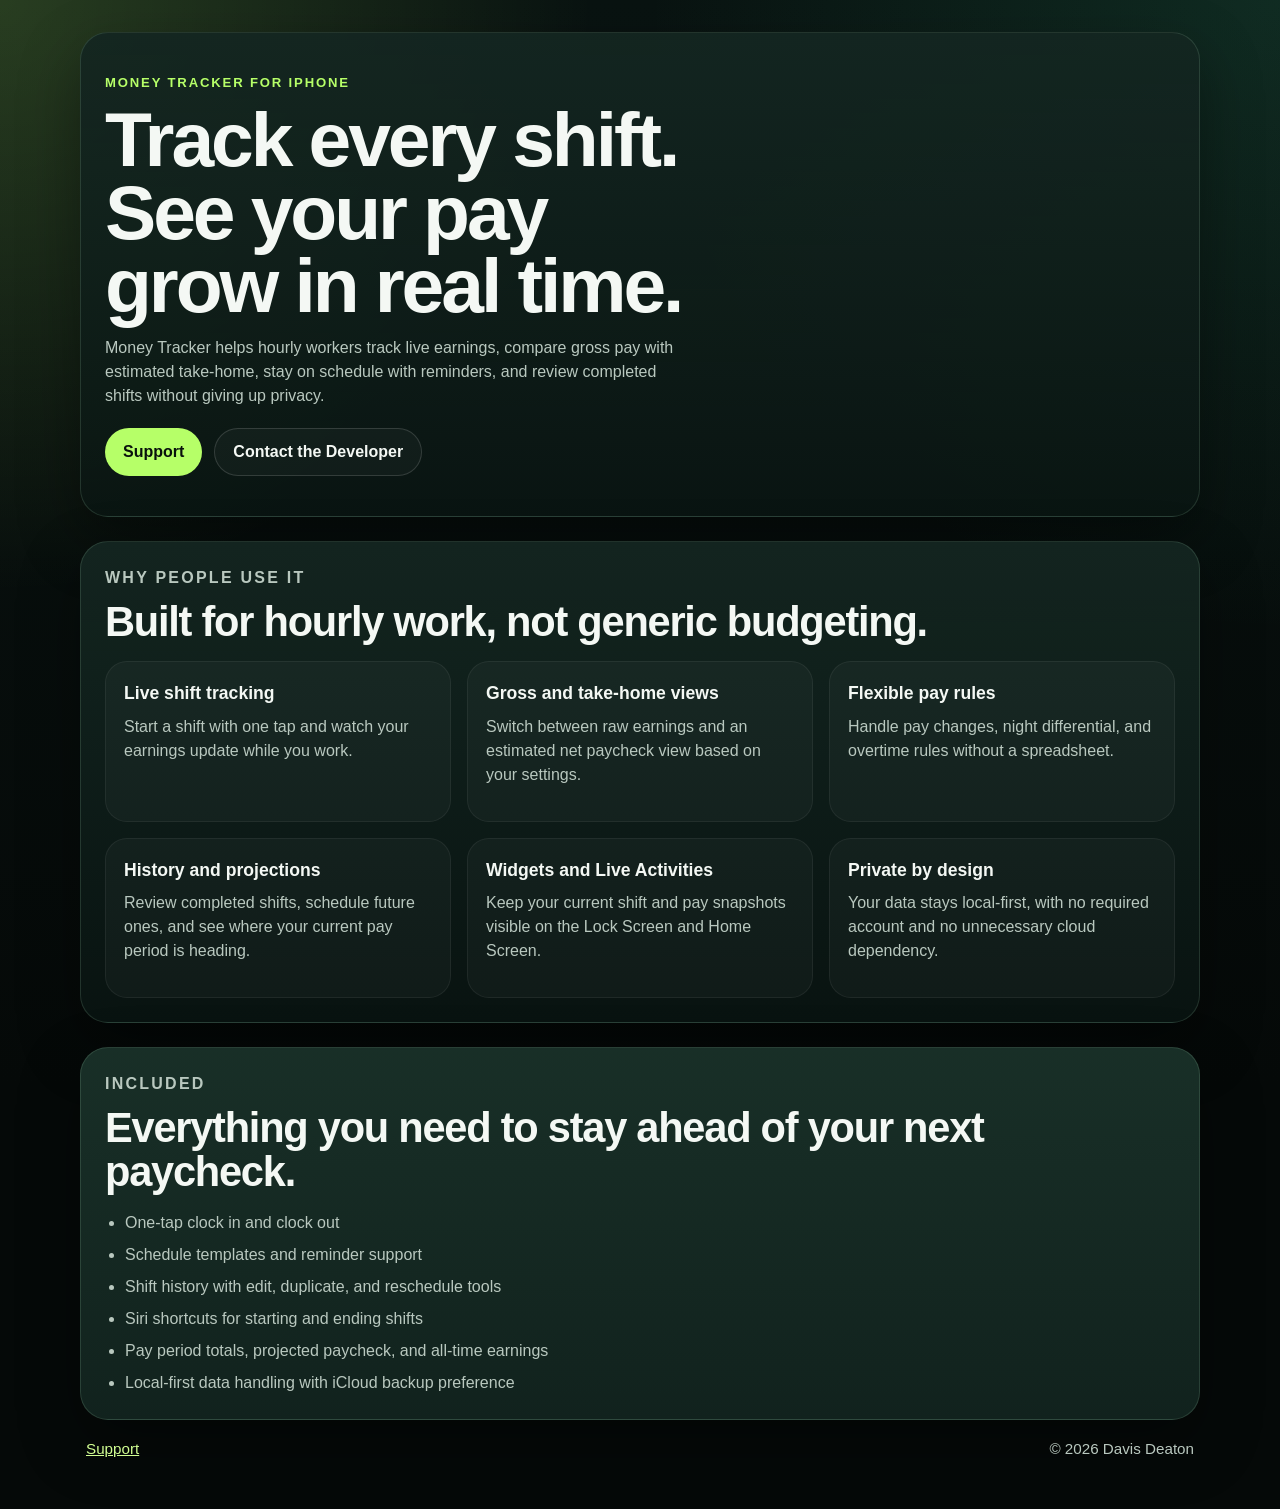
==== docs/index.html @ 22f45d9e "docs: add app store support site" ====
<!doctype html>
<html lang="en">
<head>
  <meta charset="utf-8">
  <meta name="viewport" content="width=device-width, initial-scale=1">
  <title>Money Tracker</title>
  <meta
    name="description"
    content="Money Tracker is a local-first iPhone app for tracking shifts, seeing earnings in real time, estimating take-home pay, and staying on top of your schedule."
  >
  <link rel="stylesheet" href="styles.css">
</head>
<body>
  <div class="site-shell">
    <header class="hero">
      <p class="eyebrow">Money Tracker for iPhone</p>
      <h1>Track every shift. See your pay grow in real time.</h1>
      <p class="hero-copy">
        Money Tracker helps hourly workers track live earnings, compare gross pay with estimated take-home,
        stay on schedule with reminders, and review completed shifts without giving up privacy.
      </p>
      <div class="hero-actions">
        <a class="button button-primary" href="support/">Support</a>
        <a class="button button-secondary" href="mailto:davis.deaton@verizon.net?subject=Money%20Tracker%20Question">Contact the Developer</a>
      </div>
    </header>

    <main>
      <section class="panel">
        <div class="section-heading">
          <p class="eyebrow">Why People Use It</p>
          <h2>Built for hourly work, not generic budgeting.</h2>
        </div>
        <div class="feature-grid">
          <article class="feature-card">
            <h3>Live shift tracking</h3>
            <p>Start a shift with one tap and watch your earnings update while you work.</p>
          </article>
          <article class="feature-card">
            <h3>Gross and take-home views</h3>
            <p>Switch between raw earnings and an estimated net paycheck view based on your settings.</p>
          </article>
          <article class="feature-card">
            <h3>Flexible pay rules</h3>
            <p>Handle pay changes, night differential, and overtime rules without a spreadsheet.</p>
          </article>
          <article class="feature-card">
            <h3>History and projections</h3>
            <p>Review completed shifts, schedule future ones, and see where your current pay period is heading.</p>
          </article>
          <article class="feature-card">
            <h3>Widgets and Live Activities</h3>
            <p>Keep your current shift and pay snapshots visible on the Lock Screen and Home Screen.</p>
          </article>
          <article class="feature-card">
            <h3>Private by design</h3>
            <p>Your data stays local-first, with no required account and no unnecessary cloud dependency.</p>
          </article>
        </div>
      </section>

      <section class="panel accent-panel">
        <div class="section-heading">
          <p class="eyebrow">Included</p>
          <h2>Everything you need to stay ahead of your next paycheck.</h2>
        </div>
        <ul class="details-list">
          <li>One-tap clock in and clock out</li>
          <li>Schedule templates and reminder support</li>
          <li>Shift history with edit, duplicate, and reschedule tools</li>
          <li>Siri shortcuts for starting and ending shifts</li>
          <li>Pay period totals, projected paycheck, and all-time earnings</li>
          <li>Local-first data handling with iCloud backup preference</li>
        </ul>
      </section>
    </main>

    <footer class="site-footer">
      <p><a href="support/">Support</a></p>
      <p>© 2026 Davis Deaton</p>
    </footer>
  </div>
</body>
</html>
---- docs/styles.css ----
:root {
  --bg: #091311;
  --bg-alt: #10201c;
  --panel: rgba(10, 22, 19, 0.82);
  --panel-strong: rgba(18, 36, 31, 0.95);
  --line: rgba(183, 240, 199, 0.14);
  --text: #f4f8f4;
  --muted: #b9c8bf;
  --accent: #b6ff68;
  --accent-strong: #d2ff93;
  --shadow: rgba(0, 0, 0, 0.35);
}

* {
  box-sizing: border-box;
}

html {
  min-height: 100%;
  background:
    radial-gradient(circle at top left, rgba(182, 255, 104, 0.18), transparent 30%),
    radial-gradient(circle at top right, rgba(58, 193, 138, 0.14), transparent 32%),
    linear-gradient(180deg, var(--bg), #050908 72%);
}

body {
  margin: 0;
  min-height: 100vh;
  color: var(--text);
  font-family: "SF Pro Display", "SF Pro Text", "Helvetica Neue", Helvetica, Arial, sans-serif;
  line-height: 1.5;
}

a {
  color: var(--accent-strong);
}

.site-shell {
  width: min(1120px, calc(100% - 32px));
  margin: 0 auto;
  padding: 32px 0 48px;
}

.hero,
.panel {
  border: 1px solid var(--line);
  background: linear-gradient(180deg, rgba(20, 38, 33, 0.95), var(--panel));
  border-radius: 28px;
  box-shadow: 0 24px 60px var(--shadow);
}

.hero {
  padding: 40px 24px;
  margin-bottom: 24px;
}

.support-hero {
  background: linear-gradient(180deg, rgba(14, 30, 26, 0.95), rgba(12, 24, 21, 0.88));
}

.eyebrow {
  margin: 0 0 10px;
  font-size: 0.82rem;
  font-weight: 700;
  letter-spacing: 0.14em;
  text-transform: uppercase;
  color: var(--accent);
}

h1,
h2,
h3,
p,
ul {
  margin-top: 0;
}

h1 {
  max-width: 14ch;
  margin-bottom: 14px;
  font-size: clamp(2.4rem, 8vw, 4.8rem);
  line-height: 0.95;
  letter-spacing: -0.04em;
}

h2 {
  margin-bottom: 12px;
  font-size: clamp(1.7rem, 4vw, 2.6rem);
  line-height: 1.05;
  letter-spacing: -0.03em;
}

h3 {
  margin-bottom: 8px;
  font-size: 1.1rem;
}

.hero-copy,
.panel p,
.details-list,
.faq-list p {
  color: var(--muted);
  font-size: 1rem;
}

.hero-copy {
  max-width: 64ch;
  margin-bottom: 20px;
}

.hero-actions {
  display: flex;
  flex-wrap: wrap;
  gap: 12px;
}

.button {
  display: inline-flex;
  align-items: center;
  justify-content: center;
  min-height: 48px;
  padding: 0 18px;
  border-radius: 999px;
  text-decoration: none;
  font-weight: 700;
  transition: transform 120ms ease, opacity 120ms ease;
}

.button:hover {
  transform: translateY(-1px);
}

.button-primary {
  background: var(--accent);
  color: #09110d;
}

.button-secondary {
  border: 1px solid rgba(255, 255, 255, 0.14);
  color: var(--text);
  background: rgba(255, 255, 255, 0.03);
}

main {
  display: grid;
  gap: 24px;
}

.panel {
  padding: 24px;
}

.accent-panel {
  background: linear-gradient(180deg, rgba(25, 48, 40, 0.98), var(--panel-strong));
}

.section-heading {
  margin-bottom: 18px;
}

.feature-grid {
  display: grid;
  grid-template-columns: repeat(3, minmax(0, 1fr));
  gap: 16px;
}

.feature-card {
  padding: 18px;
  border-radius: 22px;
  background: rgba(255, 255, 255, 0.03);
  border: 1px solid rgba(255, 255, 255, 0.06);
}

.details-list {
  padding-left: 20px;
  margin-bottom: 0;
}

.details-list li + li {
  margin-top: 8px;
}

.support-layout {
  display: grid;
  grid-template-columns: 1fr;
  gap: 24px;
}

.faq-list {
  display: grid;
  gap: 18px;
}

.faq-list article {
  padding-top: 2px;
}

.site-footer {
  display: flex;
  justify-content: space-between;
  gap: 16px;
  padding: 18px 6px 0;
  color: var(--muted);
  font-size: 0.95rem;
}

.site-footer p {
  margin-bottom: 0;
}

@media (max-width: 820px) {
  .feature-grid {
    grid-template-columns: 1fr 1fr;
  }
}

@media (max-width: 640px) {
  .site-shell {
    width: min(100% - 20px, 1120px);
    padding-top: 20px;
  }

  .hero,
  .panel {
    border-radius: 22px;
  }

  .hero,
  .panel {
    padding: 20px;
  }

  .feature-grid {
    grid-template-columns: 1fr;
  }

  .site-footer {
    flex-direction: column;
  }
}
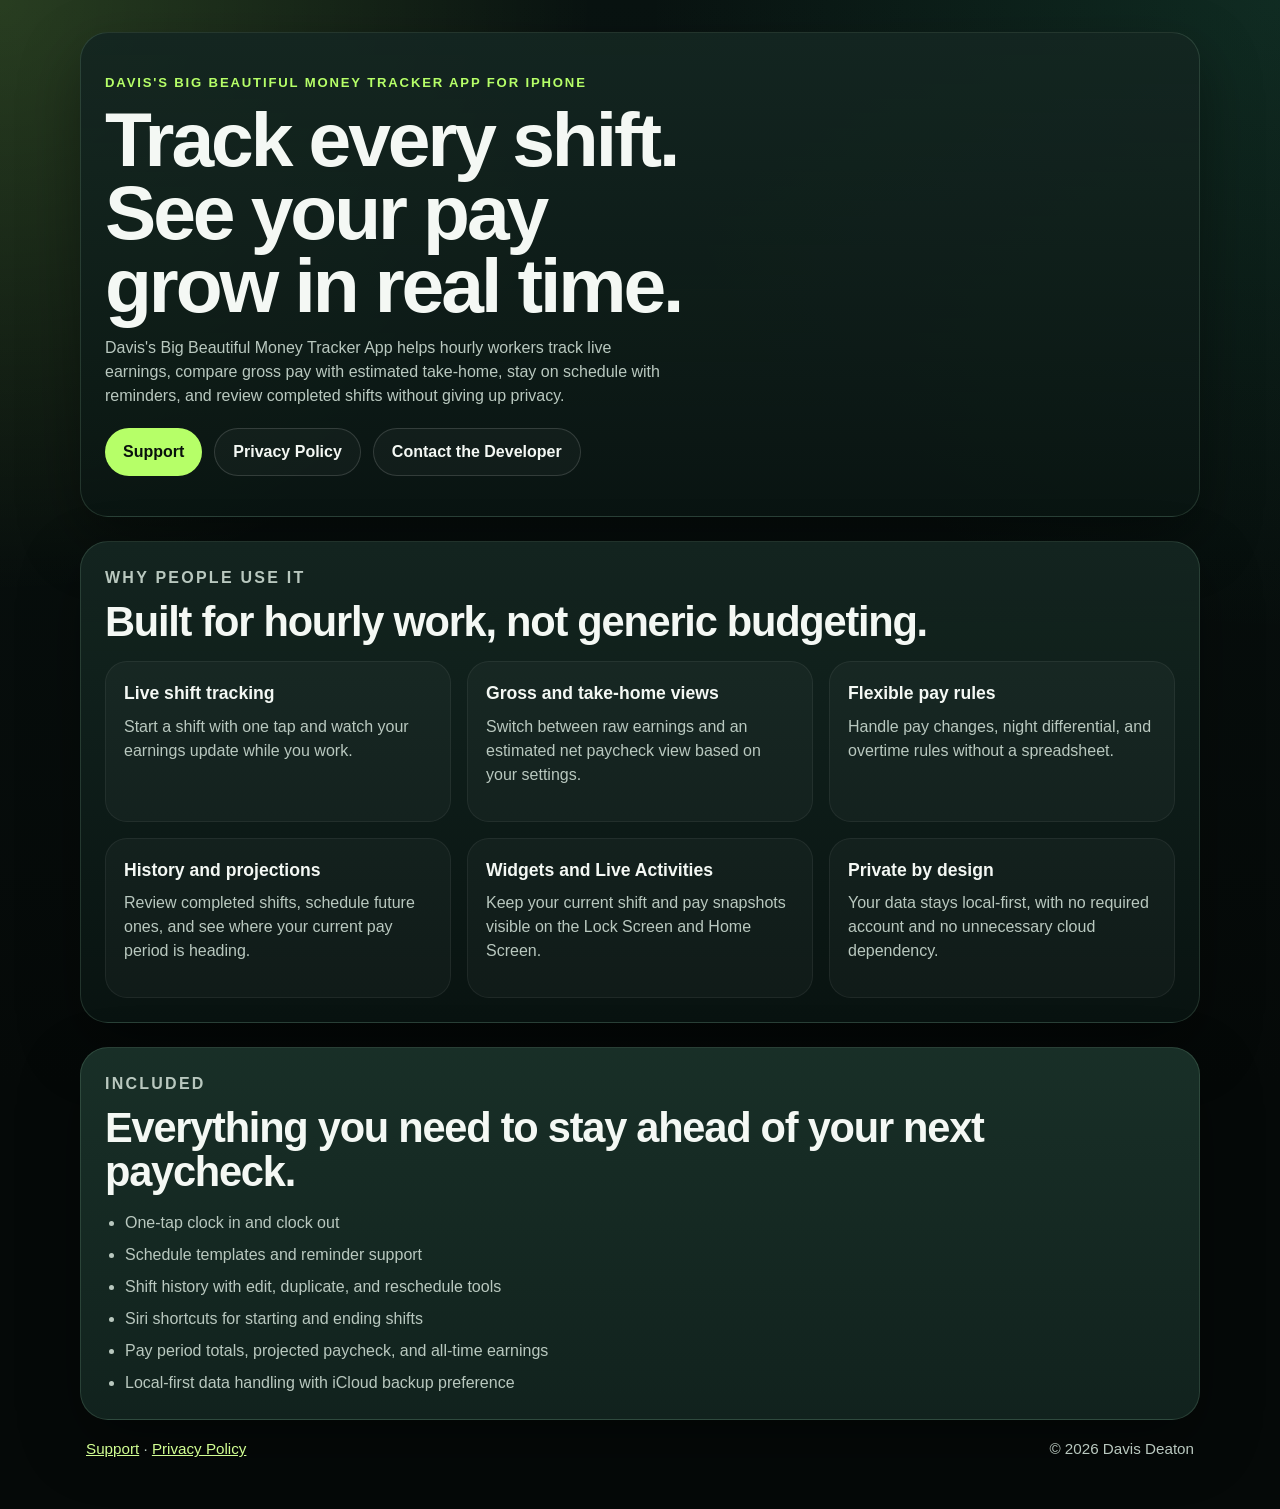
==== commit 0e321f09: "docs: add privacy policy page" ====
--- a/docs/index.html
+++ b/docs/index.html
@@ -3,25 +3,26 @@
 <head>
   <meta charset="utf-8">
   <meta name="viewport" content="width=device-width, initial-scale=1">
-  <title>Money Tracker</title>
+  <title>Davis's Big Beautiful Money Tracker App</title>
   <meta
     name="description"
-    content="Money Tracker is a local-first iPhone app for tracking shifts, seeing earnings in real time, estimating take-home pay, and staying on top of your schedule."
+    content="Davis's Big Beautiful Money Tracker App is a local-first iPhone app for tracking shifts, seeing earnings in real time, estimating take-home pay, and staying on top of your schedule."
   >
   <link rel="stylesheet" href="styles.css">
 </head>
 <body>
   <div class="site-shell">
     <header class="hero">
-      <p class="eyebrow">Money Tracker for iPhone</p>
+      <p class="eyebrow">Davis's Big Beautiful Money Tracker App for iPhone</p>
       <h1>Track every shift. See your pay grow in real time.</h1>
       <p class="hero-copy">
-        Money Tracker helps hourly workers track live earnings, compare gross pay with estimated take-home,
+        Davis's Big Beautiful Money Tracker App helps hourly workers track live earnings, compare gross pay with estimated take-home,
         stay on schedule with reminders, and review completed shifts without giving up privacy.
       </p>
       <div class="hero-actions">
         <a class="button button-primary" href="support/">Support</a>
-        <a class="button button-secondary" href="mailto:davis.deaton@verizon.net?subject=Money%20Tracker%20Question">Contact the Developer</a>
+        <a class="button button-secondary" href="privacy/">Privacy Policy</a>
+        <a class="button button-secondary" href="mailto:davis.deaton@verizon.net?subject=Davis%27s%20Big%20Beautiful%20Money%20Tracker%20App%20Question">Contact the Developer</a>
       </div>
     </header>
 
@@ -76,7 +77,7 @@
     </main>
 
     <footer class="site-footer">
-      <p><a href="support/">Support</a></p>
+      <p><a href="support/">Support</a> · <a href="privacy/">Privacy Policy</a></p>
       <p>© 2026 Davis Deaton</p>
     </footer>
   </div>
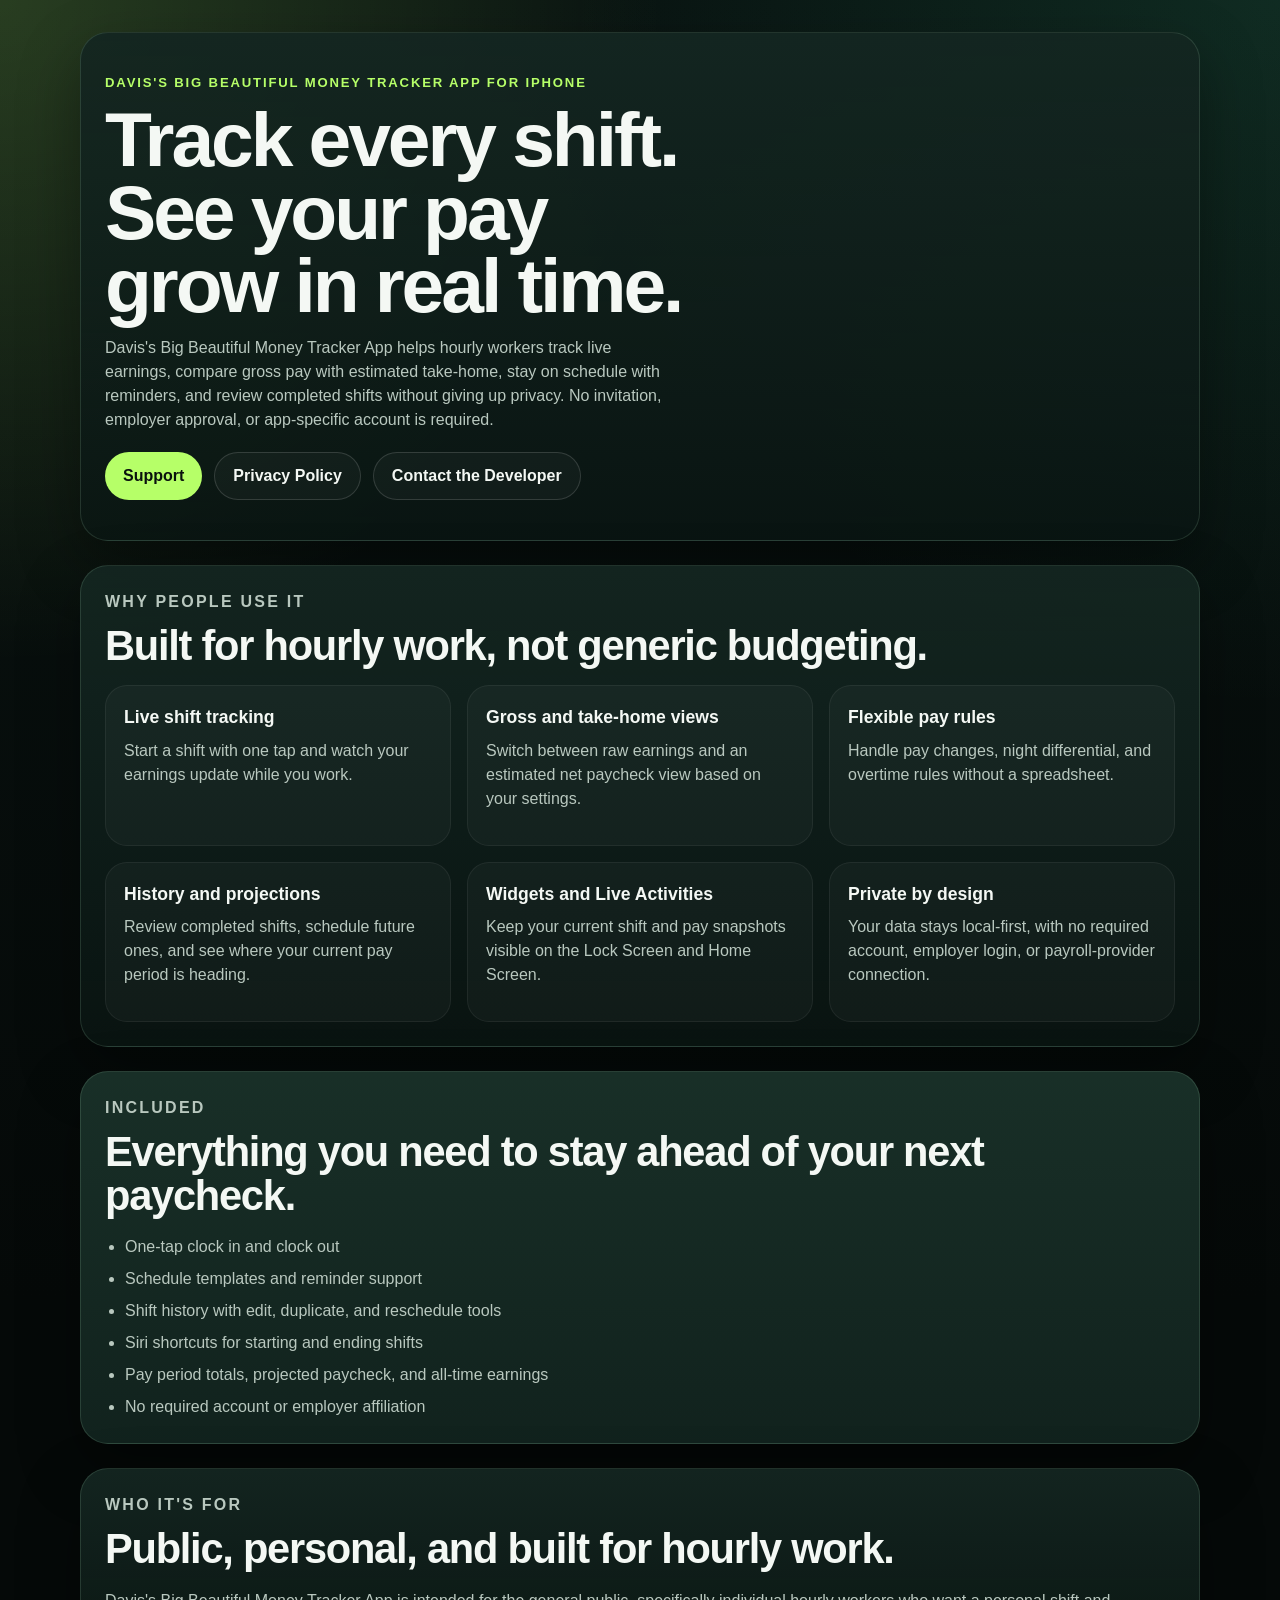
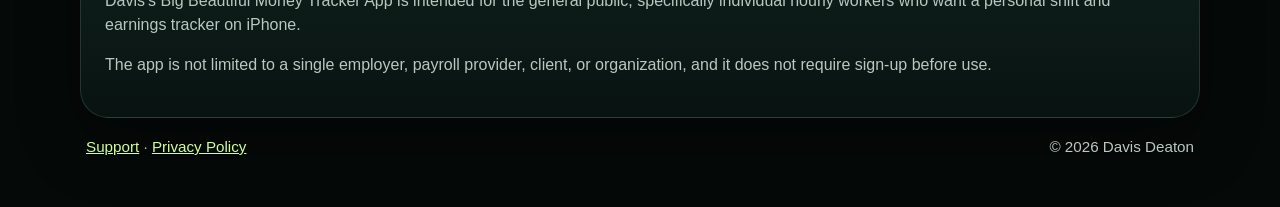
==== commit d56586d5: "refactor: update marketing copy to emphasize independent, account-free usage and migrate HistoryView" ====
--- a/docs/index.html
+++ b/docs/index.html
@@ -6,7 +6,7 @@
   <title>Davis's Big Beautiful Money Tracker App</title>
   <meta
     name="description"
-    content="Davis's Big Beautiful Money Tracker App is a local-first iPhone app for tracking shifts, seeing earnings in real time, estimating take-home pay, and staying on top of your schedule."
+    content="Davis's Big Beautiful Money Tracker App is an iPhone app for individual hourly workers to track shifts, see earnings live, and estimate take-home pay without an account or employer setup."
   >
   <link rel="stylesheet" href="styles.css">
 </head>
@@ -17,7 +17,8 @@
       <h1>Track every shift. See your pay grow in real time.</h1>
       <p class="hero-copy">
         Davis's Big Beautiful Money Tracker App helps hourly workers track live earnings, compare gross pay with estimated take-home,
-        stay on schedule with reminders, and review completed shifts without giving up privacy.
+        stay on schedule with reminders, and review completed shifts without giving up privacy. No invitation, employer approval,
+        or app-specific account is required.
       </p>
       <div class="hero-actions">
         <a class="button button-primary" href="support/">Support</a>
@@ -55,7 +56,7 @@
           </article>
           <article class="feature-card">
             <h3>Private by design</h3>
-            <p>Your data stays local-first, with no required account and no unnecessary cloud dependency.</p>
+            <p>Your data stays local-first, with no required account, employer login, or payroll-provider connection.</p>
           </article>
         </div>
       </section>
@@ -71,8 +72,23 @@
           <li>Shift history with edit, duplicate, and reschedule tools</li>
           <li>Siri shortcuts for starting and ending shifts</li>
           <li>Pay period totals, projected paycheck, and all-time earnings</li>
-          <li>Local-first data handling with iCloud backup preference</li>
+          <li>No required account or employer affiliation</li>
         </ul>
+      </section>
+
+      <section class="panel">
+        <div class="section-heading">
+          <p class="eyebrow">Who It's For</p>
+          <h2>Public, personal, and built for hourly work.</h2>
+        </div>
+        <p>
+          Davis's Big Beautiful Money Tracker App is intended for the general public, specifically individual hourly workers who want
+          a personal shift and earnings tracker on iPhone.
+        </p>
+        <p>
+          The app is not limited to a single employer, payroll provider, client, or organization, and it does not require sign-up
+          before use.
+        </p>
       </section>
     </main>
 
